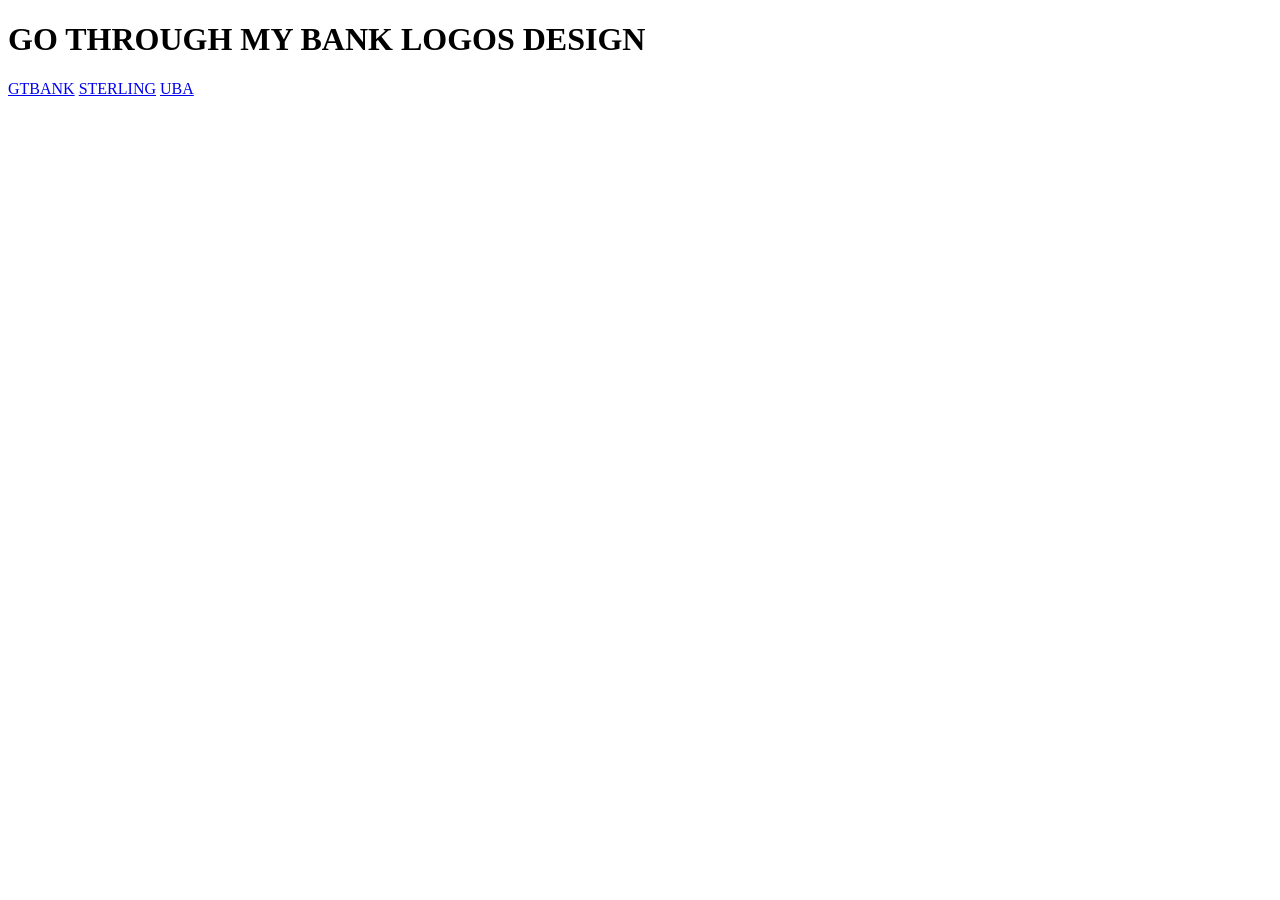
==== index.html @ 67ec6fc7 "renewed folder" ====
<!DOCTYPE html>
<html lang="en">
<head>
    <meta charset="UTF-8">
    <meta name="viewport" content="width=device-width, initial-scale=1.0">
    <title>LOGOS</title>
    <style>

    </style>
</head>
<body class="home-body">
    <H1> GO THROUGH MY BANK LOGOS DESIGN</H1>
    <a href="./Gtbank/gtb.html" class="gt">GTBANK</a>
    <a href="./sterling/sterling.html" class="sterling">STERLING</a>
    <a href="./UBA/uba.html" class="uba">UBA</a>
</body>
</html>
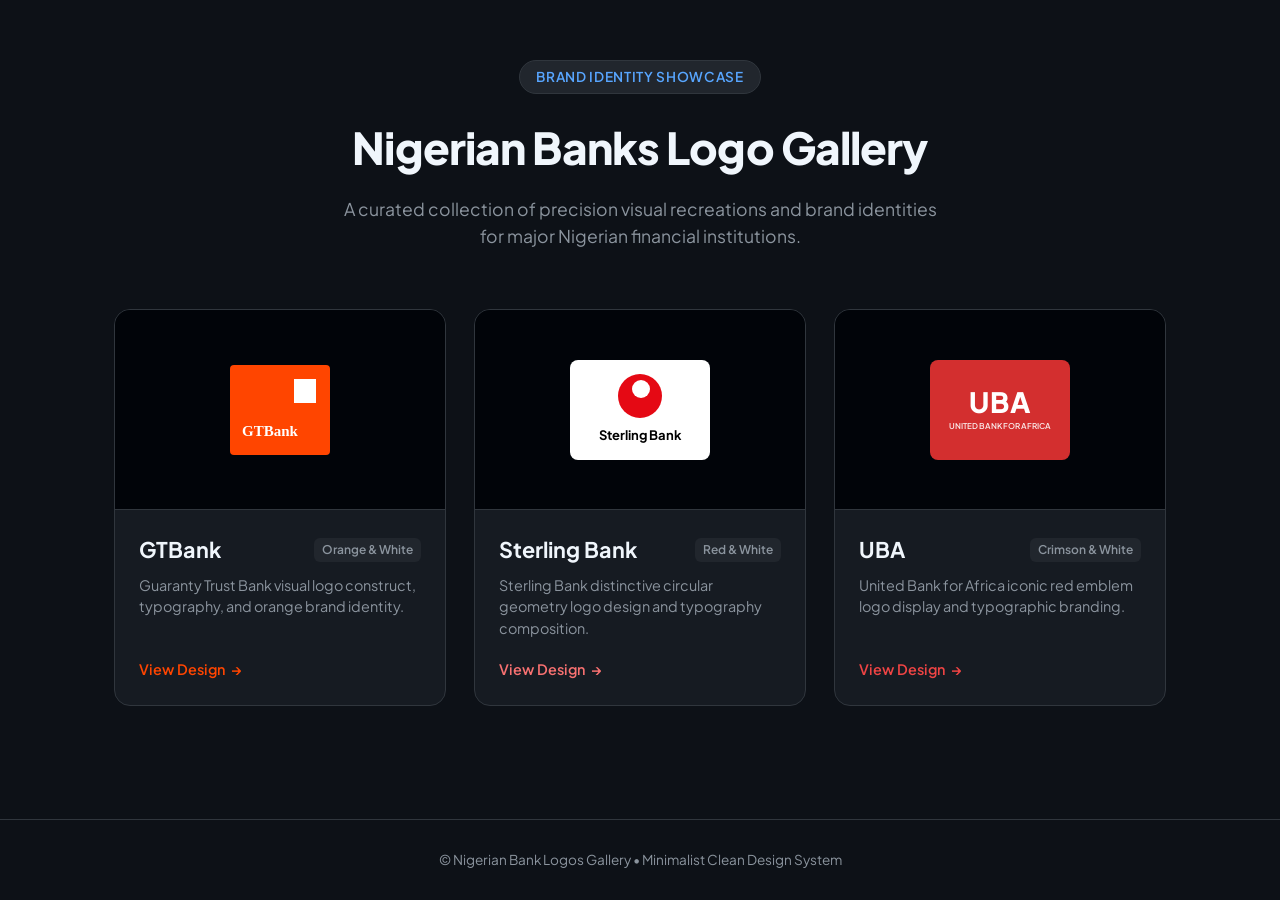
==== commit 14ec8193: "Refine and upgrade UI for Nigerian banks logo gallery - Modernize index.html with dark theme design " ====
--- a/index.html
+++ b/index.html
@@ -3,15 +3,357 @@
 <head>
     <meta charset="UTF-8">
     <meta name="viewport" content="width=device-width, initial-scale=1.0">
-    <title>LOGOS</title>
+    <title>Nigerian Banks Logo Gallery</title>
+    <link rel="preconnect" href="https://fonts.googleapis.com">
+    <link rel="preconnect" href="https://fonts.gstatic.com" crossorigin>
+    <link href="https://fonts.googleapis.com/css2?family=Plus+Jakarta+Sans:wght@400;500;600;700;800&display=swap" rel="stylesheet">
     <style>
-
+        :root {
+            --bg-color: #0d1117;
+            --surface-color: #161b22;
+            --surface-hover: #1c2128;
+            --border-color: #30363d;
+            --text-primary: #f0f6fc;
+            --text-secondary: #8b949e;
+            --gtb-accent: #ff4500;
+            --sterling-accent: #e50914;
+            --uba-accent: #d32f2f;
+        }
+
+        * {
+            box-sizing: border-box;
+            margin: 0;
+            padding: 0;
+        }
+
+        body {
+            font-family: 'Plus Jakarta Sans', -apple-system, BlinkMacSystemFont, sans-serif;
+            background-color: var(--bg-color);
+            color: var(--text-primary);
+            min-height: 100vh;
+            display: flex;
+            flex-direction: column;
+            line-height: 1.5;
+        }
+
+        header {
+            padding: 60px 24px 40px;
+            text-align: center;
+            max-width: 900px;
+            margin: 0 auto;
+        }
+
+        .badge {
+            display: inline-block;
+            padding: 6px 16px;
+            background-color: #21262d;
+            border: 1px solid var(--border-color);
+            border-radius: 20px;
+            font-size: 0.85rem;
+            font-weight: 600;
+            color: #58a6ff;
+            letter-spacing: 0.05em;
+            text-transform: uppercase;
+            margin-bottom: 20px;
+        }
+
+        h1 {
+            font-size: 2.75rem;
+            font-weight: 800;
+            letter-spacing: -0.02em;
+            margin-bottom: 16px;
+            color: var(--text-primary);
+        }
+
+        p.subtitle {
+            font-size: 1.1rem;
+            color: var(--text-secondary);
+            max-width: 600px;
+            margin: 0 auto;
+        }
+
+        main {
+            flex: 1;
+            max-width: 1100px;
+            width: 100%;
+            margin: 0 auto;
+            padding: 20px 24px 80px;
+        }
+
+        .gallery-grid {
+            display: grid;
+            grid-template-columns: repeat(auto-fit, minmax(300px, 1fr));
+            gap: 28px;
+        }
+
+        .card {
+            background-color: var(--surface-color);
+            border: 1px solid var(--border-color);
+            border-radius: 16px;
+            overflow: hidden;
+            text-decoration: none;
+            color: inherit;
+            display: flex;
+            flex-direction: column;
+            transition: transform 0.25s ease, border-color 0.25s ease, box-shadow 0.25s ease;
+            position: relative;
+        }
+
+        .card:hover {
+            transform: translateY(-6px);
+            border-color: #8b949e;
+            box-shadow: 0 12px 30px rgba(0, 0, 0, 0.5);
+        }
+
+        .card-preview {
+            height: 200px;
+            display: flex;
+            align-items: center;
+            justify-content: center;
+            background-color: #010409;
+            position: relative;
+            border-bottom: 1px solid var(--border-color);
+        }
+
+        /* Minimal Mini Logos for Cards */
+        /* GTBank Mini */
+        .gtb-mini {
+            width: 100px;
+            height: 90px;
+            background-color: var(--gtb-accent);
+            position: relative;
+            display: flex;
+            align-items: flex-end;
+            padding: 12px;
+            box-sizing: border-box;
+            border-radius: 4px;
+        }
+
+        .gtb-mini-sq {
+            position: absolute;
+            top: 14px;
+            right: 14px;
+            width: 22px;
+            height: 24px;
+            background-color: #ffffff;
+        }
+
+        .gtb-mini-text {
+            color: #ffffff;
+            font-family: serif;
+            font-weight: 700;
+            font-size: 15px;
+        }
+
+        /* Sterling Mini */
+        .sterling-mini-box {
+            width: 140px;
+            height: 100px;
+            background-color: #ffffff;
+            border-radius: 8px;
+            display: flex;
+            flex-direction: column;
+            align-items: center;
+            justify-content: center;
+            gap: 8px;
+        }
+
+        .sterling-mini-icon {
+            width: 44px;
+            height: 44px;
+            background-color: var(--sterling-accent);
+            border-radius: 50%;
+            position: relative;
+        }
+
+        .sterling-mini-icon::after {
+            content: '';
+            position: absolute;
+            top: 6px;
+            left: 14px;
+            width: 18px;
+            height: 18px;
+            background-color: #ffffff;
+            border-radius: 50%;
+        }
+
+        .sterling-mini-text {
+            color: #000000;
+            font-size: 13px;
+            font-weight: 700;
+        }
+
+        /* UBA Mini */
+        .uba-mini-box {
+            width: 140px;
+            height: 100px;
+            background-color: var(--uba-accent);
+            border-radius: 8px;
+            display: flex;
+            flex-direction: column;
+            align-items: center;
+            justify-content: center;
+            color: #ffffff;
+            font-weight: 800;
+        }
+
+        .uba-mini-title {
+            font-size: 28px;
+            letter-spacing: 1px;
+            line-height: 1;
+        }
+
+        .uba-mini-sub {
+            font-size: 8px;
+            font-weight: 600;
+            text-transform: uppercase;
+            margin-top: 4px;
+            opacity: 0.9;
+        }
+
+        .card-body {
+            padding: 24px;
+            display: flex;
+            flex-direction: column;
+            flex: 1;
+        }
+
+        .card-title-wrap {
+            display: flex;
+            align-items: center;
+            justify-content: space-between;
+            margin-bottom: 8px;
+        }
+
+        .card-title {
+            font-size: 1.35rem;
+            font-weight: 700;
+            color: var(--text-primary);
+        }
+
+        .card-tag {
+            font-size: 0.75rem;
+            font-weight: 600;
+            padding: 3px 8px;
+            border-radius: 6px;
+            background-color: #21262d;
+            color: var(--text-secondary);
+        }
+
+        .card-description {
+            font-size: 0.9rem;
+            color: var(--text-secondary);
+            margin-bottom: 20px;
+            flex: 1;
+        }
+
+        .card-action {
+            font-size: 0.9rem;
+            font-weight: 600;
+            display: flex;
+            align-items: center;
+            gap: 6px;
+            transition: color 0.2s ease;
+        }
+
+        .gt-action { color: var(--gtb-accent); }
+        .sterling-action { color: #f87171; }
+        .uba-action { color: #ef4444; }
+
+        .arrow-icon {
+            display: inline-block;
+            transition: transform 0.2s ease;
+        }
+
+        .card:hover .arrow-icon {
+            transform: translateX(4px);
+        }
+
+        footer {
+            text-align: center;
+            padding: 30px;
+            border-top: 1px solid var(--border-color);
+            color: var(--text-secondary);
+            font-size: 0.85rem;
+        }
     </style>
 </head>
 <body class="home-body">
-    <H1> GO THROUGH MY BANK LOGOS DESIGN</H1>
-    <a href="./Gtbank/gtb.html" class="gt">GTBANK</a>
-    <a href="./sterling/sterling.html" class="sterling">STERLING</a>
-    <a href="./UBA/uba.html" class="uba">UBA</a>
+    <header>
+        <div class="badge">Brand Identity Showcase</div>
+        <h1>Nigerian Banks Logo Gallery</h1>
+        <p class="subtitle">A curated collection of precision visual recreations and brand identities for major Nigerian financial institutions.</p>
+    </header>
+
+    <main>
+        <div class="gallery-grid">
+            <!-- GTBANK CARD -->
+            <a href="./Gtbank/gtb.html" class="card">
+                <div class="card-preview">
+                    <div class="gtb-mini">
+                        <div class="gtb-mini-sq"></div>
+                        <span class="gtb-mini-text">GTBank</span>
+                    </div>
+                </div>
+                <div class="card-body">
+                    <div class="card-title-wrap">
+                        <h2 class="card-title">GTBank</h2>
+                        <span class="card-tag">Orange & White</span>
+                    </div>
+                    <p class="card-description">Guaranty Trust Bank visual logo construct, typography, and orange brand identity.</p>
+                    <div class="card-action gt-action">
+                        <span>View Design</span>
+                        <span class="arrow-icon">&rarr;</span>
+                    </div>
+                </div>
+            </a>
+
+            <!-- STERLING CARD -->
+            <a href="./sterling/sterling.html" class="card">
+                <div class="card-preview">
+                    <div class="sterling-mini-box">
+                        <div class="sterling-mini-icon"></div>
+                        <span class="sterling-mini-text">Sterling Bank</span>
+                    </div>
+                </div>
+                <div class="card-body">
+                    <div class="card-title-wrap">
+                        <h2 class="card-title">Sterling Bank</h2>
+                        <span class="card-tag">Red & White</span>
+                    </div>
+                    <p class="card-description">Sterling Bank distinctive circular geometry logo design and typography composition.</p>
+                    <div class="card-action sterling-action">
+                        <span>View Design</span>
+                        <span class="arrow-icon">&rarr;</span>
+                    </div>
+                </div>
+            </a>
+
+            <!-- UBA CARD -->
+            <a href="./UBA/uba.html" class="card">
+                <div class="card-preview">
+                    <div class="uba-mini-box">
+                        <div class="uba-mini-title">UBA</div>
+                        <div class="uba-mini-sub">United Bank for Africa</div>
+                    </div>
+                </div>
+                <div class="card-body">
+                    <div class="card-title-wrap">
+                        <h2 class="card-title">UBA</h2>
+                        <span class="card-tag">Crimson & White</span>
+                    </div>
+                    <p class="card-description">United Bank for Africa iconic red emblem logo display and typographic branding.</p>
+                    <div class="card-action uba-action">
+                        <span>View Design</span>
+                        <span class="arrow-icon">&rarr;</span>
+                    </div>
+                </div>
+            </a>
+        </div>
+    </main>
+
+    <footer>
+        <p>&copy; Nigerian Bank Logos Gallery &bull; Minimalist Clean Design System</p>
+    </footer>
 </body>
 </html>
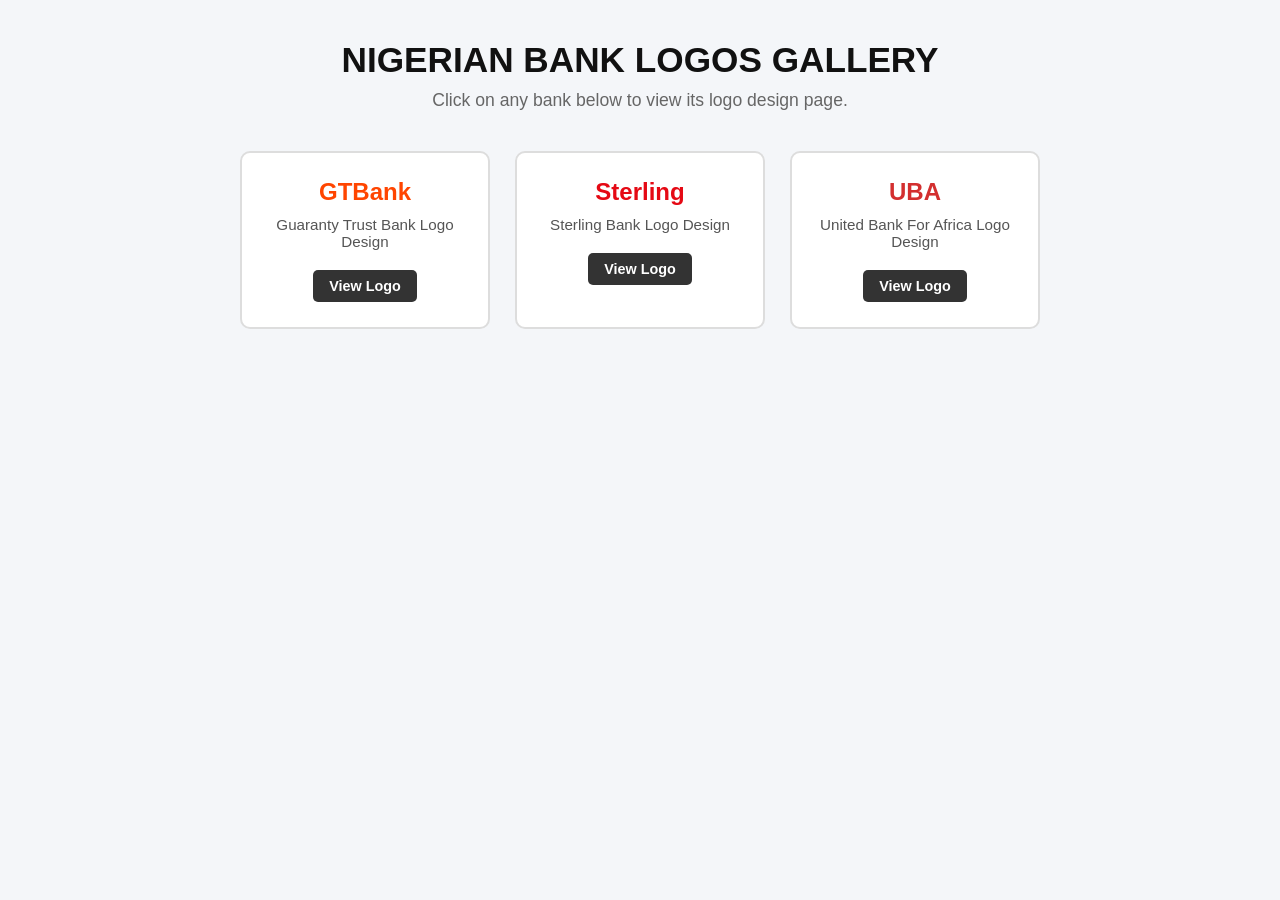
==== commit d614972d: "Refine bank logos gallery with clean, beginner-friendly HTML and CSS - Upgrade index.html with simpl" ====
--- a/index.html
+++ b/index.html
@@ -3,23 +3,8 @@
 <head>
     <meta charset="UTF-8">
     <meta name="viewport" content="width=device-width, initial-scale=1.0">
-    <title>Nigerian Banks Logo Gallery</title>
-    <link rel="preconnect" href="https://fonts.googleapis.com">
-    <link rel="preconnect" href="https://fonts.gstatic.com" crossorigin>
-    <link href="https://fonts.googleapis.com/css2?family=Plus+Jakarta+Sans:wght@400;500;600;700;800&display=swap" rel="stylesheet">
+    <title>Nigerian Bank Logos Gallery</title>
     <style>
-        :root {
-            --bg-color: #0d1117;
-            --surface-color: #161b22;
-            --surface-hover: #1c2128;
-            --border-color: #30363d;
-            --text-primary: #f0f6fc;
-            --text-secondary: #8b949e;
-            --gtb-accent: #ff4500;
-            --sterling-accent: #e50914;
-            --uba-accent: #d32f2f;
-        }
-
         * {
             box-sizing: border-box;
             margin: 0;
@@ -27,333 +12,110 @@
         }
 
         body {
-            font-family: 'Plus Jakarta Sans', -apple-system, BlinkMacSystemFont, sans-serif;
-            background-color: var(--bg-color);
-            color: var(--text-primary);
-            min-height: 100vh;
-            display: flex;
-            flex-direction: column;
-            line-height: 1.5;
+            font-family: Arial, Helvetica, sans-serif;
+            background-color: #f4f6f9;
+            color: #333333;
+            padding: 40px 20px;
+            text-align: center;
         }
 
-        header {
-            padding: 60px 24px 40px;
-            text-align: center;
+        h1 {
+            font-size: 2.2rem;
+            margin-bottom: 10px;
+            color: #111111;
+        }
+
+        p.subtitle {
+            font-size: 1.1rem;
+            color: #666666;
+            margin-bottom: 40px;
+        }
+
+        .gallery-container {
+            display: flex;
+            justify-content: center;
+            gap: 25px;
+            flex-wrap: wrap;
             max-width: 900px;
             margin: 0 auto;
         }
 
-        .badge {
-            display: inline-block;
-            padding: 6px 16px;
-            background-color: #21262d;
-            border: 1px solid var(--border-color);
-            border-radius: 20px;
-            font-size: 0.85rem;
-            font-weight: 600;
-            color: #58a6ff;
-            letter-spacing: 0.05em;
-            text-transform: uppercase;
+        .bank-card {
+            background-color: #ffffff;
+            border: 2px solid #dddddd;
+            border-radius: 10px;
+            width: 250px;
+            padding: 25px 20px;
+            text-decoration: none;
+            color: inherit;
+            transition: transform 0.2s, border-color 0.2s;
+        }
+
+        .bank-card:hover {
+            transform: translateY(-5px);
+            border-color: #007bff;
+        }
+
+        .bank-title {
+            font-size: 1.5rem;
+            margin-bottom: 10px;
+        }
+
+        .gt-title {
+            color: orangered;
+        }
+
+        .sterling-title {
+            color: #e50914;
+        }
+
+        .uba-title {
+            color: #d32f2f;
+        }
+
+        .bank-desc {
+            font-size: 0.95rem;
+            color: #555555;
             margin-bottom: 20px;
         }
 
-        h1 {
-            font-size: 2.75rem;
-            font-weight: 800;
-            letter-spacing: -0.02em;
-            margin-bottom: 16px;
-            color: var(--text-primary);
+        .btn-link {
+            display: inline-block;
+            padding: 8px 16px;
+            background-color: #333333;
+            color: #ffffff;
+            border-radius: 5px;
+            font-size: 0.9rem;
+            font-weight: bold;
         }
 
-        p.subtitle {
-            font-size: 1.1rem;
-            color: var(--text-secondary);
-            max-width: 600px;
-            margin: 0 auto;
-        }
-
-        main {
-            flex: 1;
-            max-width: 1100px;
-            width: 100%;
-            margin: 0 auto;
-            padding: 20px 24px 80px;
-        }
-
-        .gallery-grid {
-            display: grid;
-            grid-template-columns: repeat(auto-fit, minmax(300px, 1fr));
-            gap: 28px;
-        }
-
-        .card {
-            background-color: var(--surface-color);
-            border: 1px solid var(--border-color);
-            border-radius: 16px;
-            overflow: hidden;
-            text-decoration: none;
-            color: inherit;
-            display: flex;
-            flex-direction: column;
-            transition: transform 0.25s ease, border-color 0.25s ease, box-shadow 0.25s ease;
-            position: relative;
-        }
-
-        .card:hover {
-            transform: translateY(-6px);
-            border-color: #8b949e;
-            box-shadow: 0 12px 30px rgba(0, 0, 0, 0.5);
-        }
-
-        .card-preview {
-            height: 200px;
-            display: flex;
-            align-items: center;
-            justify-content: center;
-            background-color: #010409;
-            position: relative;
-            border-bottom: 1px solid var(--border-color);
-        }
-
-        /* Minimal Mini Logos for Cards */
-        /* GTBank Mini */
-        .gtb-mini {
-            width: 100px;
-            height: 90px;
-            background-color: var(--gtb-accent);
-            position: relative;
-            display: flex;
-            align-items: flex-end;
-            padding: 12px;
-            box-sizing: border-box;
-            border-radius: 4px;
-        }
-
-        .gtb-mini-sq {
-            position: absolute;
-            top: 14px;
-            right: 14px;
-            width: 22px;
-            height: 24px;
-            background-color: #ffffff;
-        }
-
-        .gtb-mini-text {
-            color: #ffffff;
-            font-family: serif;
-            font-weight: 700;
-            font-size: 15px;
-        }
-
-        /* Sterling Mini */
-        .sterling-mini-box {
-            width: 140px;
-            height: 100px;
-            background-color: #ffffff;
-            border-radius: 8px;
-            display: flex;
-            flex-direction: column;
-            align-items: center;
-            justify-content: center;
-            gap: 8px;
-        }
-
-        .sterling-mini-icon {
-            width: 44px;
-            height: 44px;
-            background-color: var(--sterling-accent);
-            border-radius: 50%;
-            position: relative;
-        }
-
-        .sterling-mini-icon::after {
-            content: '';
-            position: absolute;
-            top: 6px;
-            left: 14px;
-            width: 18px;
-            height: 18px;
-            background-color: #ffffff;
-            border-radius: 50%;
-        }
-
-        .sterling-mini-text {
-            color: #000000;
-            font-size: 13px;
-            font-weight: 700;
-        }
-
-        /* UBA Mini */
-        .uba-mini-box {
-            width: 140px;
-            height: 100px;
-            background-color: var(--uba-accent);
-            border-radius: 8px;
-            display: flex;
-            flex-direction: column;
-            align-items: center;
-            justify-content: center;
-            color: #ffffff;
-            font-weight: 800;
-        }
-
-        .uba-mini-title {
-            font-size: 28px;
-            letter-spacing: 1px;
-            line-height: 1;
-        }
-
-        .uba-mini-sub {
-            font-size: 8px;
-            font-weight: 600;
-            text-transform: uppercase;
-            margin-top: 4px;
-            opacity: 0.9;
-        }
-
-        .card-body {
-            padding: 24px;
-            display: flex;
-            flex-direction: column;
-            flex: 1;
-        }
-
-        .card-title-wrap {
-            display: flex;
-            align-items: center;
-            justify-content: space-between;
-            margin-bottom: 8px;
-        }
-
-        .card-title {
-            font-size: 1.35rem;
-            font-weight: 700;
-            color: var(--text-primary);
-        }
-
-        .card-tag {
-            font-size: 0.75rem;
-            font-weight: 600;
-            padding: 3px 8px;
-            border-radius: 6px;
-            background-color: #21262d;
-            color: var(--text-secondary);
-        }
-
-        .card-description {
-            font-size: 0.9rem;
-            color: var(--text-secondary);
-            margin-bottom: 20px;
-            flex: 1;
-        }
-
-        .card-action {
-            font-size: 0.9rem;
-            font-weight: 600;
-            display: flex;
-            align-items: center;
-            gap: 6px;
-            transition: color 0.2s ease;
-        }
-
-        .gt-action { color: var(--gtb-accent); }
-        .sterling-action { color: #f87171; }
-        .uba-action { color: #ef4444; }
-
-        .arrow-icon {
-            display: inline-block;
-            transition: transform 0.2s ease;
-        }
-
-        .card:hover .arrow-icon {
-            transform: translateX(4px);
-        }
-
-        footer {
-            text-align: center;
-            padding: 30px;
-            border-top: 1px solid var(--border-color);
-            color: var(--text-secondary);
-            font-size: 0.85rem;
+        .bank-card:hover .btn-link {
+            background-color: #007bff;
         }
     </style>
 </head>
-<body class="home-body">
-    <header>
-        <div class="badge">Brand Identity Showcase</div>
-        <h1>Nigerian Banks Logo Gallery</h1>
-        <p class="subtitle">A curated collection of precision visual recreations and brand identities for major Nigerian financial institutions.</p>
-    </header>
+<body>
+    <h1>NIGERIAN BANK LOGOS GALLERY</h1>
+    <p class="subtitle">Click on any bank below to view its logo design page.</p>
 
-    <main>
-        <div class="gallery-grid">
-            <!-- GTBANK CARD -->
-            <a href="./Gtbank/gtb.html" class="card">
-                <div class="card-preview">
-                    <div class="gtb-mini">
-                        <div class="gtb-mini-sq"></div>
-                        <span class="gtb-mini-text">GTBank</span>
-                    </div>
-                </div>
-                <div class="card-body">
-                    <div class="card-title-wrap">
-                        <h2 class="card-title">GTBank</h2>
-                        <span class="card-tag">Orange & White</span>
-                    </div>
-                    <p class="card-description">Guaranty Trust Bank visual logo construct, typography, and orange brand identity.</p>
-                    <div class="card-action gt-action">
-                        <span>View Design</span>
-                        <span class="arrow-icon">&rarr;</span>
-                    </div>
-                </div>
-            </a>
+    <div class="gallery-container">
+        <a href="./Gtbank/gtb.html" class="bank-card">
+            <h2 class="bank-title gt-title">GTBank</h2>
+            <p class="bank-desc">Guaranty Trust Bank Logo Design</p>
+            <span class="btn-link">View Logo</span>
+        </a>
 
-            <!-- STERLING CARD -->
-            <a href="./sterling/sterling.html" class="card">
-                <div class="card-preview">
-                    <div class="sterling-mini-box">
-                        <div class="sterling-mini-icon"></div>
-                        <span class="sterling-mini-text">Sterling Bank</span>
-                    </div>
-                </div>
-                <div class="card-body">
-                    <div class="card-title-wrap">
-                        <h2 class="card-title">Sterling Bank</h2>
-                        <span class="card-tag">Red & White</span>
-                    </div>
-                    <p class="card-description">Sterling Bank distinctive circular geometry logo design and typography composition.</p>
-                    <div class="card-action sterling-action">
-                        <span>View Design</span>
-                        <span class="arrow-icon">&rarr;</span>
-                    </div>
-                </div>
-            </a>
+        <a href="./sterling/sterling.html" class="bank-card">
+            <h2 class="bank-title sterling-title">Sterling</h2>
+            <p class="bank-desc">Sterling Bank Logo Design</p>
+            <span class="btn-link">View Logo</span>
+        </a>
 
-            <!-- UBA CARD -->
-            <a href="./UBA/uba.html" class="card">
-                <div class="card-preview">
-                    <div class="uba-mini-box">
-                        <div class="uba-mini-title">UBA</div>
-                        <div class="uba-mini-sub">United Bank for Africa</div>
-                    </div>
-                </div>
-                <div class="card-body">
-                    <div class="card-title-wrap">
-                        <h2 class="card-title">UBA</h2>
-                        <span class="card-tag">Crimson & White</span>
-                    </div>
-                    <p class="card-description">United Bank for Africa iconic red emblem logo display and typographic branding.</p>
-                    <div class="card-action uba-action">
-                        <span>View Design</span>
-                        <span class="arrow-icon">&rarr;</span>
-                    </div>
-                </div>
-            </a>
-        </div>
-    </main>
-
-    <footer>
-        <p>&copy; Nigerian Bank Logos Gallery &bull; Minimalist Clean Design System</p>
-    </footer>
+        <a href="./UBA/uba.html" class="bank-card">
+            <h2 class="bank-title uba-title">UBA</h2>
+            <p class="bank-desc">United Bank For Africa Logo Design</p>
+            <span class="btn-link">View Logo</span>
+        </a>
+    </div>
 </body>
 </html>
